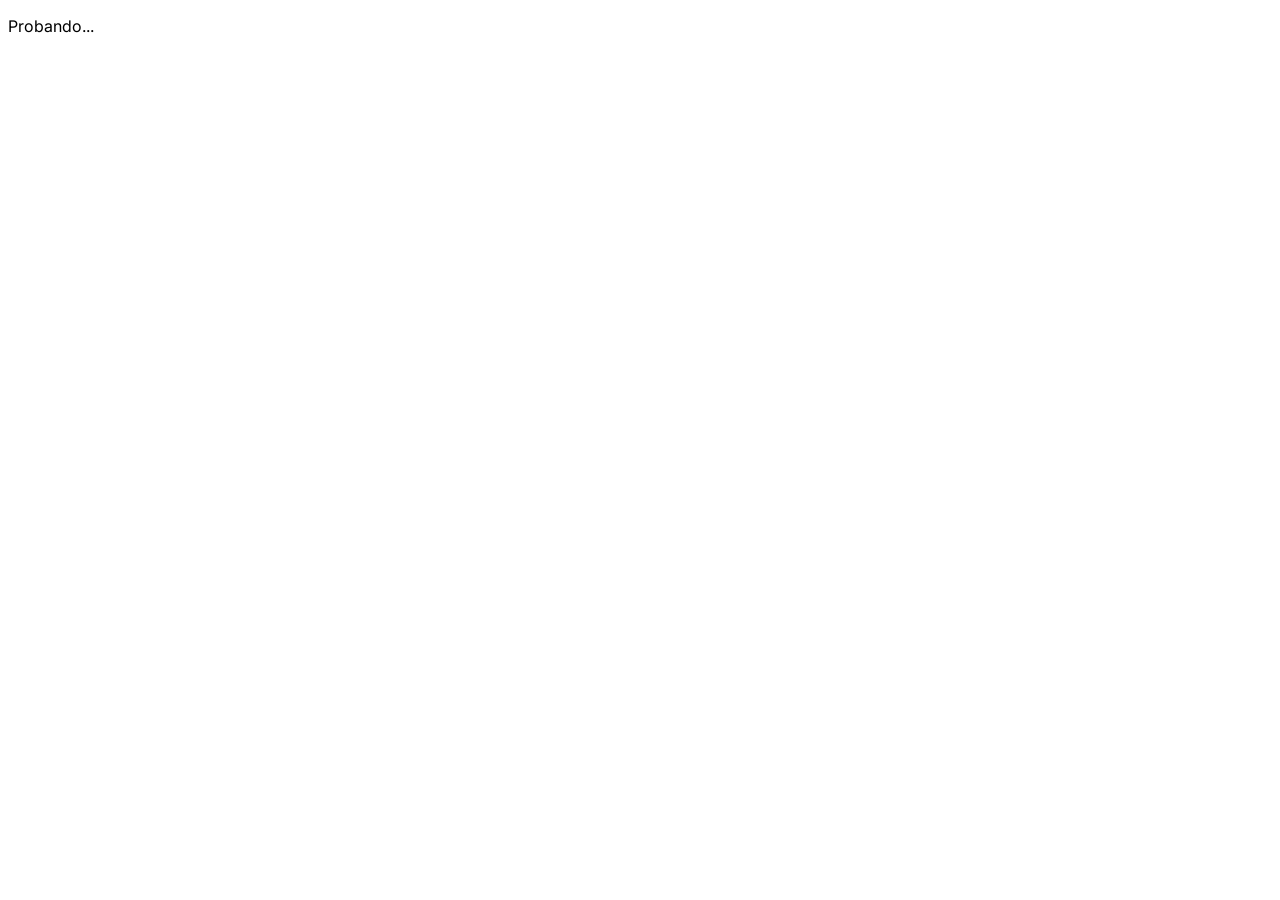
==== index.html @ 56759e36 "Correcciones etapa 1" ====
<!DOCTYPE html>
<html lang="es">
  <head>
    <meta charset="UTF-8" />
    <meta name="viewport" content="width=device-width, initial-scale=1.0" />
    <meta name="description" content="Cafeteria, videos y mas para relajarte" />
    <meta name="author" content="Rene Ramos" />
    <meta name="keywords" content="cafetería" />
    <title>Cafetería</title>
    <link rel="stylesheet" href="vendor/normalize.css" />
    <link rel="stylesheet" href="pages/index.css" />
    <link rel="icon" type="image/x-icon" href="favicon.ico" />
    <link
      href="https://fonts.googleapis.com/css2?family=Inter:wght@400;500;700&family=Noto+Serif:ital,wght@0,400;1,400&display=swap"
      rel="stylesheet"
    />
    <link rel="preconnect" href="https://fonts.googleapis.com" />
    <link
      rel="preconnect"
      href="https://fonts.gstatic.com"
      crossorigin="anonymous"
    />
  </head>
  <body>
    <div class="page">
      <p>Probando...</p>
      <header></header>
      <main></main>
      <footer></footer>
    </div>
  </body>
</html>
---- pages/index.css ----
body {
  font-family: "Inter", Arial, sans-serif;
}

.page {
  min-width: 1100px;
  max-width: 1600px;
  margin: 0 auto;
  font-family: "Inter", Arial, sans-serif;
  font-size: 16px;
  line-height: 20px;
}
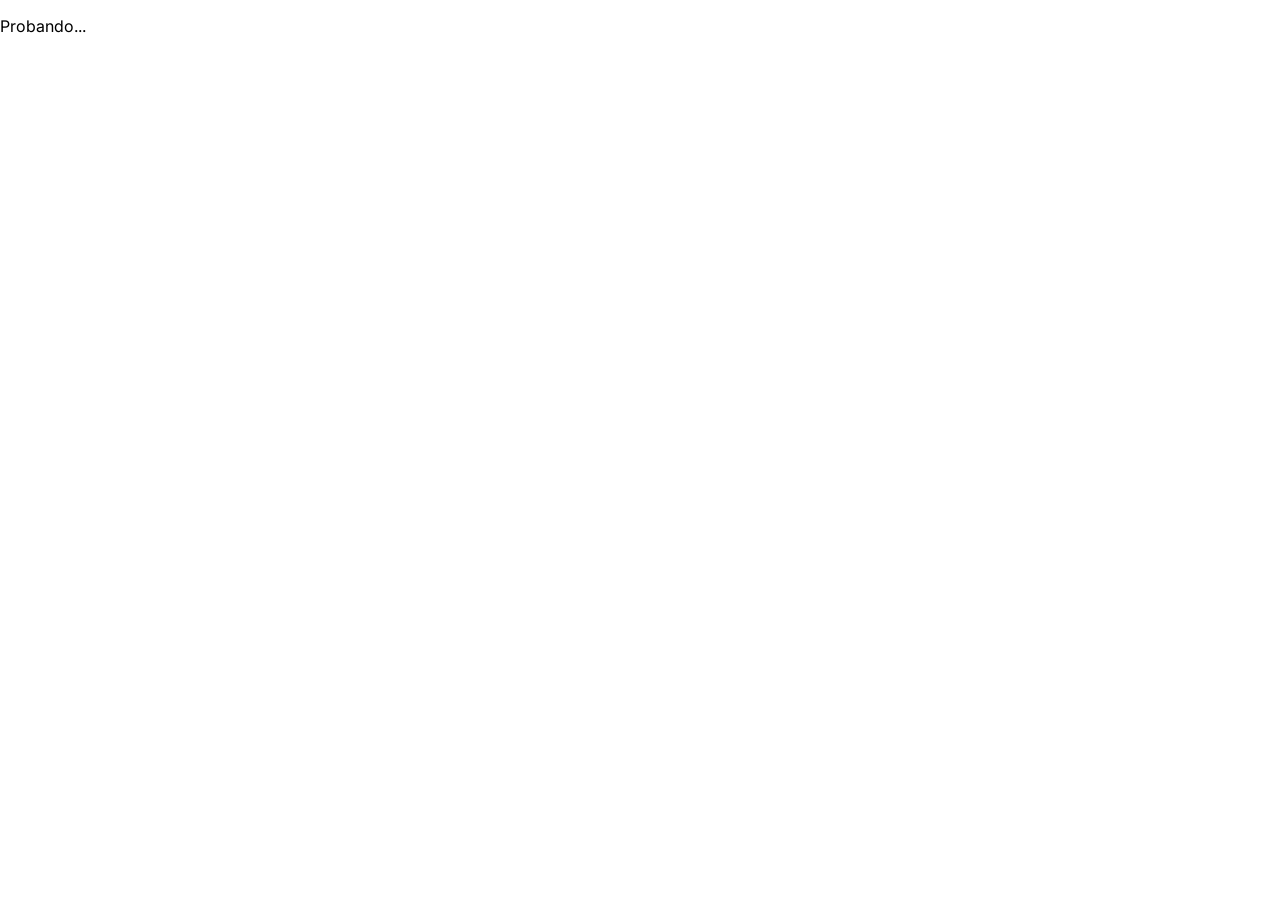
==== commit faf6496a: "Correccion normalize ./" ====
--- a/index.html
+++ b/index.html
@@ -7,8 +7,8 @@
     <meta name="author" content="Rene Ramos" />
     <meta name="keywords" content="cafetería" />
     <title>Cafetería</title>
-    <link rel="stylesheet" href="vendor/normalize.css" />
-    <link rel="stylesheet" href="pages/index.css" />
+    <link rel="stylesheet" href="./vendor/normalize.css" />
+    <link rel="stylesheet" href="./pages/index.css" />
     <link rel="icon" type="image/x-icon" href="favicon.ico" />
     <link
       href="https://fonts.googleapis.com/css2?family=Inter:wght@400;500;700&family=Noto+Serif:ital,wght@0,400;1,400&display=swap"
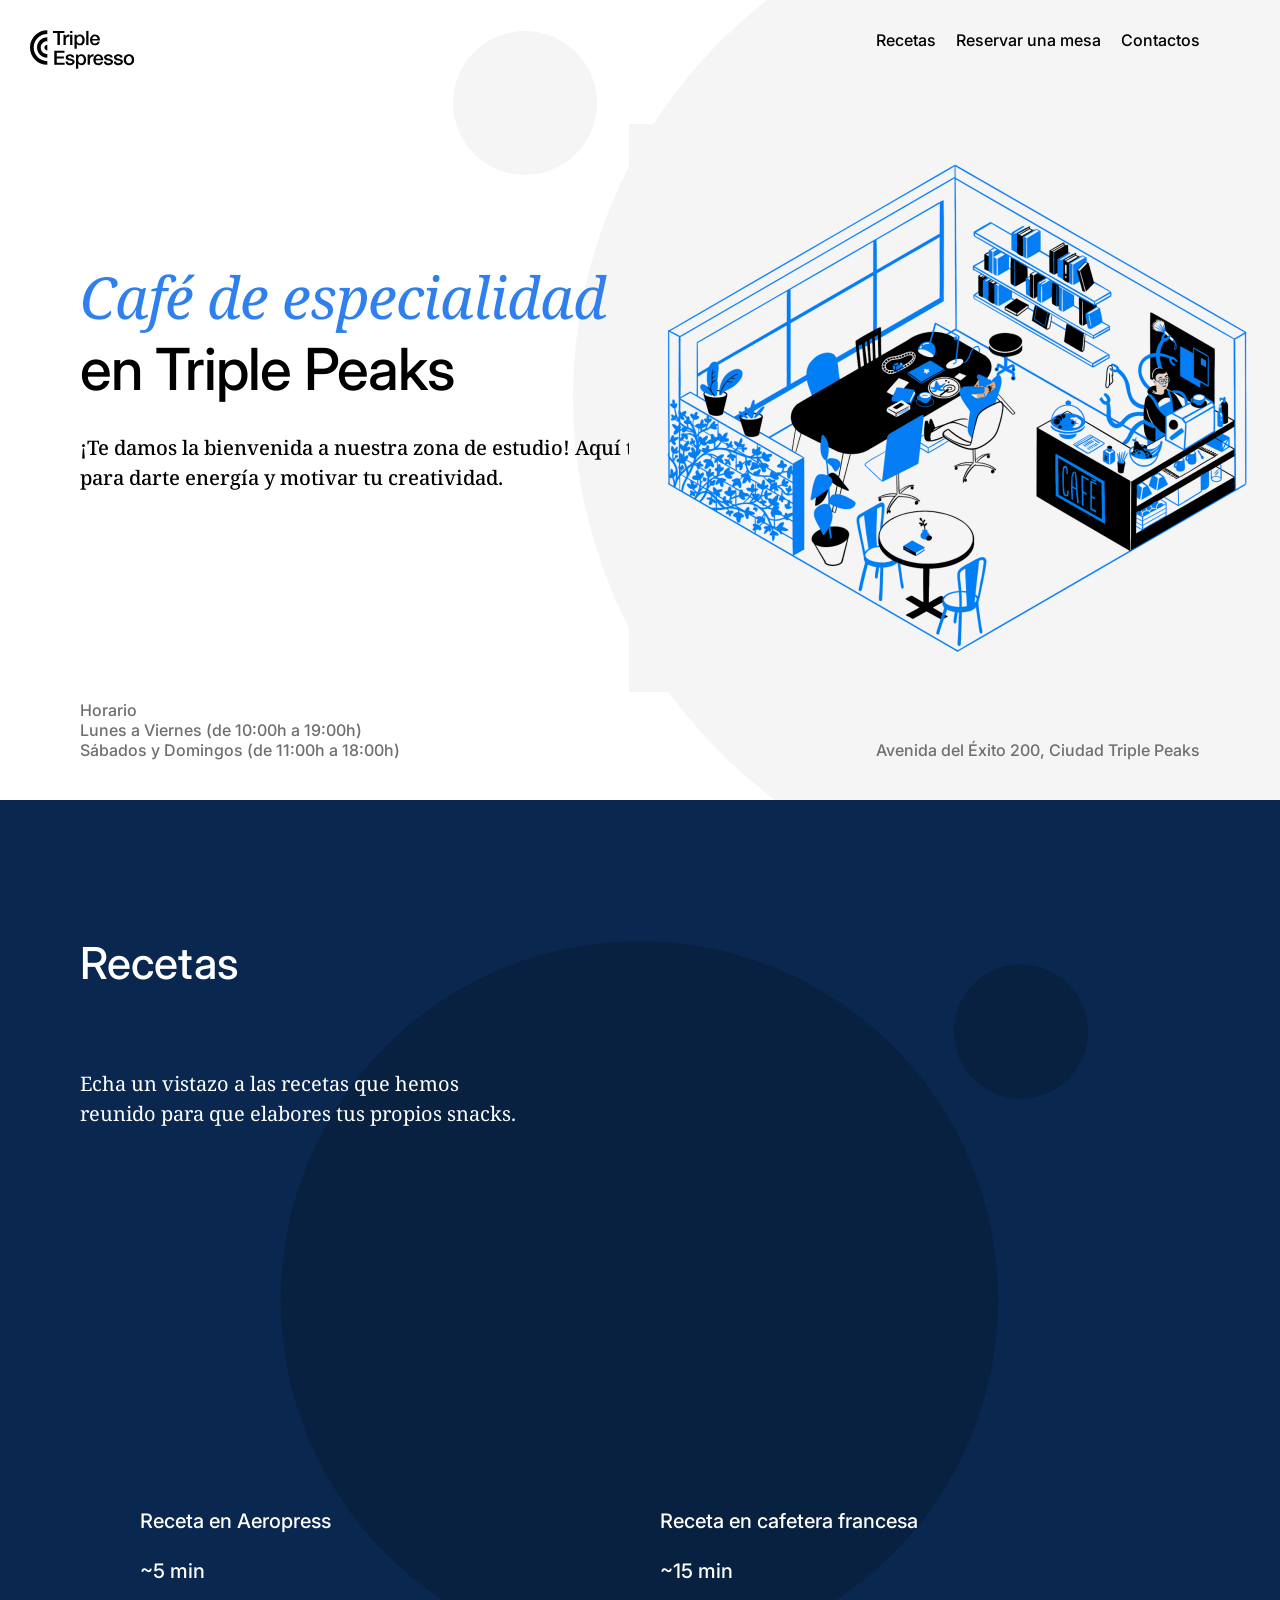
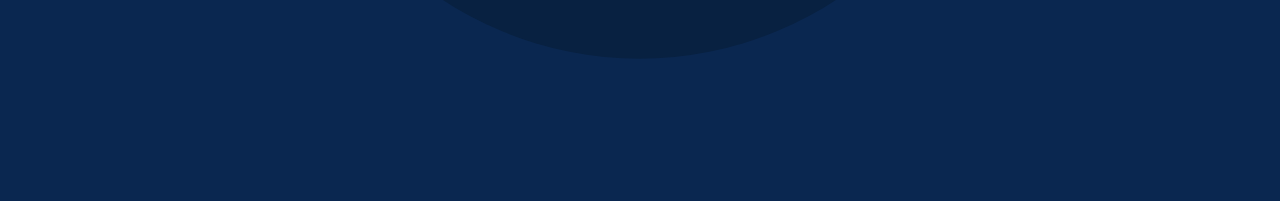
==== commit 16c1f1e4: "etapa 2" ====
--- a/index.html
+++ b/index.html
@@ -3,30 +3,145 @@
   <head>
     <meta charset="UTF-8" />
     <meta name="viewport" content="width=device-width, initial-scale=1.0" />
-    <meta name="description" content="Cafeteria, videos y mas para relajarte" />
+    <meta name="description" content="Cafeteria triple peaks" />
+
+    <meta name="keywords" content="café de especialidad" />
     <meta name="author" content="Rene Ramos" />
-    <meta name="keywords" content="cafetería" />
-    <title>Cafetería</title>
+    <title>Triple Expresso</title>
+
+    <link rel="stylesheet" href="./pages/index.css" />
     <link rel="stylesheet" href="./vendor/normalize.css" />
-    <link rel="stylesheet" href="./pages/index.css" />
-    <link rel="icon" type="image/x-icon" href="favicon.ico" />
+    <link rel="shortcut icon" href="favicon.ico" />
+
+    <link rel="preconnect" href="https://fonts.googleapis.com" />
+    <link rel="preconnect" href="https://fonts.gstatic.com" crossorigin />
     <link
-      href="https://fonts.googleapis.com/css2?family=Inter:wght@400;500;700&family=Noto+Serif:ital,wght@0,400;1,400&display=swap"
+      href="https://fonts.googleapis.com/css2?family=Inter:ital,opsz@0,14..32;1,14..32&display=swap"
       rel="stylesheet"
     />
     <link rel="preconnect" href="https://fonts.googleapis.com" />
+    <link rel="preconnect" href="https://fonts.gstatic.com" crossorigin />
     <link
-      rel="preconnect"
-      href="https://fonts.gstatic.com"
-      crossorigin="anonymous"
+      href="https://fonts.googleapis.com/css2?family=Inter:ital,opsz,wght@0,14..32,500;1,14..32,500&display=swap"
+      rel="stylesheet"
+    />
+    <link rel="preconnect" href="https://fonts.googleapis.com" />
+    <link rel="preconnect" href="https://fonts.gstatic.com" crossorigin />
+    <link
+      href="https://fonts.googleapis.com/css2?family=Inter:ital,opsz,wght@0,14..32,700;1,14..32,700&display=swap"
+      rel="stylesheet"
+    />
+    <link rel="preconnect" href="https://fonts.googleapis.com" />
+    <link rel="preconnect" href="https://fonts.gstatic.com" crossorigin />
+    <link
+      href="https://fonts.googleapis.com/css2?family=Noto+Serif:ital@1&display=swap"
+      rel="stylesheet"
+    />
+    <link rel="preconnect" href="https://fonts.googleapis.com" />
+    <link rel="preconnect" href="https://fonts.gstatic.com" crossorigin />
+    <link
+      href="https://fonts.googleapis.com/css2?family=Noto+Serif&display=swap"
+      rel="stylesheet"
     />
   </head>
   <body>
     <div class="page">
-      <p>Probando...</p>
-      <header></header>
-      <main></main>
-      <footer></footer>
+      <header class="header">
+        <nav class="nav">
+          <img
+            src="images/logo_coffeeshop_dark.svg"
+            alt="logo miniatura principal"
+            class="nav__logo"
+          />
+          <ul class="nav__links">
+            <li>
+              <a class="nav__link" href="#recipes">Recetas</a>
+            </li>
+            <li>
+              <a class="nav__link" href="#reservation">Reservar una mesa</a>
+            </li>
+            <li>
+              <a class="nav__link" href="#footer">Contactos</a>
+            </li>
+          </ul>
+        </nav>
+        <h1 class="header__title">
+          <span class="header__span-accent">Café de especialidad</span>
+          en Triple Peaks
+        </h1>
+        <p class="header__description">
+          ¡Te damos la bienvenida a nuestra zona de estudio! Aquí tenemos café
+          para darte energía y motivar tu creatividad.
+        </p>
+        <img
+          src="images/inside_coffee_shop.png"
+          alt="imagen cafeteria"
+          class="header__image"
+        />
+        <div class="header__footer">
+          <div class="header__time">
+            <p class="header__paragraph">Horario</p>
+            <p class="header__paragraph">
+              Lunes a Viernes (de 10:00h a 19:00h)
+            </p>
+            <p class="header__paragraph">
+              Sábados y Domingos (de 11:00h a 18:00h)
+            </p>
+          </div>
+          <div class="header__address">
+            <p class="header__paragraph">
+              Avenida del Éxito 200, Ciudad Triple Peaks
+            </p>
+          </div>
+        </div>
+      </header>
+      <main class="content">
+        <section class="recipes" id="recipes">
+          <h2 class="recipes__title">Recetas</h2>
+          <p class="recipes__subtitle">
+            Echa un vistazo a las recetas que hemos reunido para que elabores
+            tus propios snacks.
+          </p>
+          <div class="recipes__videos">
+            <div class="recipes__video-item">
+              <div>
+                <iframe
+                  width="480"
+                  height="273"
+                  class="recipes__iframe"
+                  src="https://www.youtube.com/embed/j6VlT_jUVPc?si=eTn9sedASsT-jLiT"
+                  title="YouTube video"
+                  allow="accelerometer; autoplay; clipboard-write; encrypted-media; gyroscope; picture-in-picture; web-share"
+                  referrerpolicy="strict-origin-when-cross-origin"
+                  allowfullscreen
+                ></iframe>
+                <div class="recipes__video-caption">
+                  <p>Receta en Aeropress</p>
+                  <p>~5 min</p>
+                </div>
+              </div>
+              <div>
+                <iframe
+                  width="480"
+                  height="273"
+                  class="recipes__iframe"
+                  src="https://www.youtube.com/embed/st571DYYTR8?si=Z9o1S2QeI9pXLmTu"
+                  title="YouTube video"
+                  allow="accelerometer; autoplay; clipboard-write; encrypted-media; gyroscope; picture-in-picture; web-share"
+                  referrerpolicy="strict-origin-when-cross-origin"
+                  allowfullscreen
+                ></iframe>
+                <div class="recipes__video-caption">
+                  <p>Receta en cafetera francesa</p>
+                  <p>~15 min</p>
+                </div>
+              </div>
+            </div>
+          </div>
+        </section>
+        <section class="reservation" id="reservation"></section>
+      </main>
+      <footer class="footer"></footer>
     </div>
   </body>
 </html>
--- a/pages/index.css
+++ b/pages/index.css
@@ -1,12 +1,198 @@
-body {
-  font-family: "Inter", Arial, sans-serif;
-}
-
 .page {
+  max-width: 1600px;
   min-width: 1100px;
-  max-width: 1600px;
-  margin: 0 auto;
+  margin: auto;
   font-family: "Inter", Arial, sans-serif;
   font-size: 16px;
   line-height: 20px;
 }
+.header {
+  background-color: #ffffff;
+  background-image: url(/images/background_header.svg);
+  background-size: cover;
+  background-position: center;
+  background-repeat: no-repeat;
+  height: 100vh;
+  min-height: 720px;
+  max-height: 800px;
+  display: flex;
+  flex-direction: column;
+  position: relative;
+}
+
+.header__title {
+  display: flex;
+  flex-direction: column;
+  max-width: 709px;
+  position: relative;
+  left: 80px;
+  font-family: "Inter", Arial, sans-serif;
+  font-style: normal;
+  font-weight: 500;
+  font-size: 58px;
+  line-height: 72px;
+  letter-spacing: -1px;
+  margin-bottom: 0;
+}
+
+.header__span-accent {
+  color: #2f80ed;
+  font-family: "Noto Serif", "Times New Roman", serif;
+  font-style: italic;
+  font-weight: normal;
+  font-size: 58px;
+  line-height: 72px;
+}
+
+.header__description {
+  max-width: 683px;
+  position: relative;
+  left: 80px;
+  display: flex;
+  flex-direction: column;
+  margin-top: 28px;
+  font-family: "Noto Serif", "Times New Roman", serif;
+  font-style: normal;
+  font-weight: 500;
+  font-size: 20px;
+  line-height: 30px;
+}
+
+.header__image {
+  width: 646px;
+  height: 568px;
+  position: absolute;
+  top: 124px;
+  right: 5px;
+}
+
+.header__footer {
+  font-family: "Inter", Arial, sans-serif;
+  font-style: normal;
+  font-weight: 500;
+  font-size: 16px;
+  line-height: 20px;
+  color: #6f6f6f;
+  margin: 0;
+  padding: 0;
+}
+
+.header__time {
+  position: absolute;
+  left: 80px;
+  bottom: 40px;
+  display: flex;
+  flex-direction: column;
+}
+.header__paragraph {
+  display: flex;
+  flex-direction: column;
+  margin: 0;
+}
+
+.header__address {
+  display: flex;
+  position: absolute;
+  justify-content: flex-end;
+  right: 80px;
+  bottom: 40px;
+  margin: 0;
+}
+.nav {
+  display: flex;
+  justify-content: space-between;
+}
+
+.nav__logo {
+  display: flex;
+  position: relative;
+  left: 30px;
+  top: 30px;
+  margin-bottom: 183px;
+  height: 39px;
+  width: 105px;
+}
+
+.nav__links {
+  display: flex;
+  margin-right: 80px;
+  margin-top: 30px;
+  column-gap: 20px;
+  list-style-type: none;
+}
+
+.nav__link {
+  font-family: "Inter", Arial, Sans-serif;
+  font-style: normal;
+  font-weight: 500;
+  font-size: 16px;
+  line-height: 20px;
+  color: #000000;
+  text-decoration: none;
+}
+.recipes {
+  height: 100%;
+  display: flex;
+  flex-direction: column;
+  background-image: url(/images/background_recipes.svg);
+  background-color: #0a2750;
+  background-position: center;
+  background-repeat: no-repeat;
+  background-size: cover;
+  color: #ffffff;
+}
+
+.recipes__title {
+  font-family: "Inter", Arial, sans-serif;
+  font-style: normal;
+  font-weight: 500;
+  font-size: 44px;
+  line-height: 52px;
+  max-width: 580px;
+  padding-top: 100px;
+  margin-left: 80px;
+}
+
+.recipes__subtitle {
+  font-family: "Noto Serif", Times, sans-serif;
+  font-style: normal;
+  font-weight: normal;
+  font-size: 20px;
+  line-height: 30px;
+  margin-left: 80px;
+  padding-top: 24px;
+  margin-bottom: 80px;
+  max-width: 438px;
+}
+
+.recipes__video {
+  flex-direction: column;
+  display: flex;
+  margin: 0;
+  padding: 0;
+}
+
+.recipes__video-item {
+  display: flex;
+  justify-content: center;
+  width: 100%;
+  column-gap: 40px;
+}
+
+.recipes__iframe {
+  border: 0;
+}
+
+.recipes__video-caption {
+  position: relative;
+  font-family: "Inter", Arial, sans-serif;
+  font-style: normal;
+  font-weight: 500;
+  font-size: 20px;
+  line-height: 30px;
+  margin-bottom: 215px;
+}
+
+.recipes__video-caption-time {
+  float: right;
+}
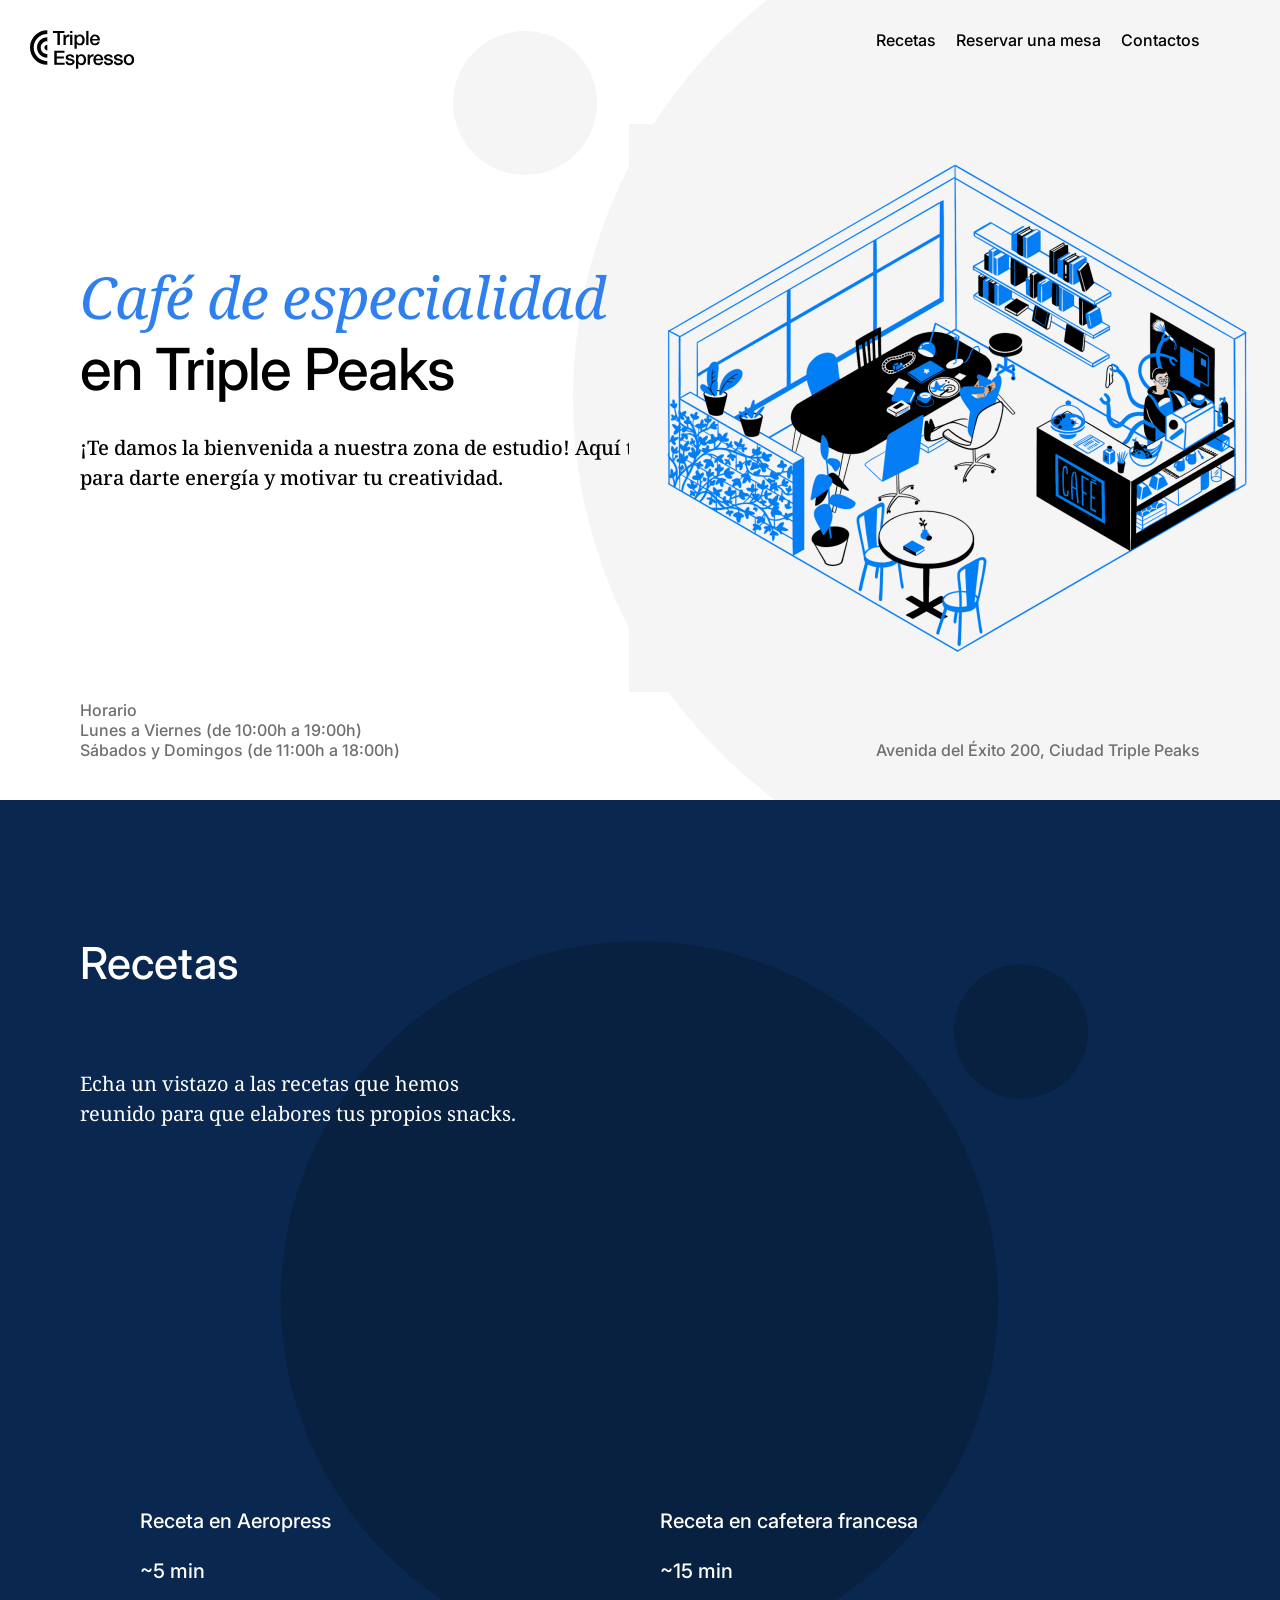
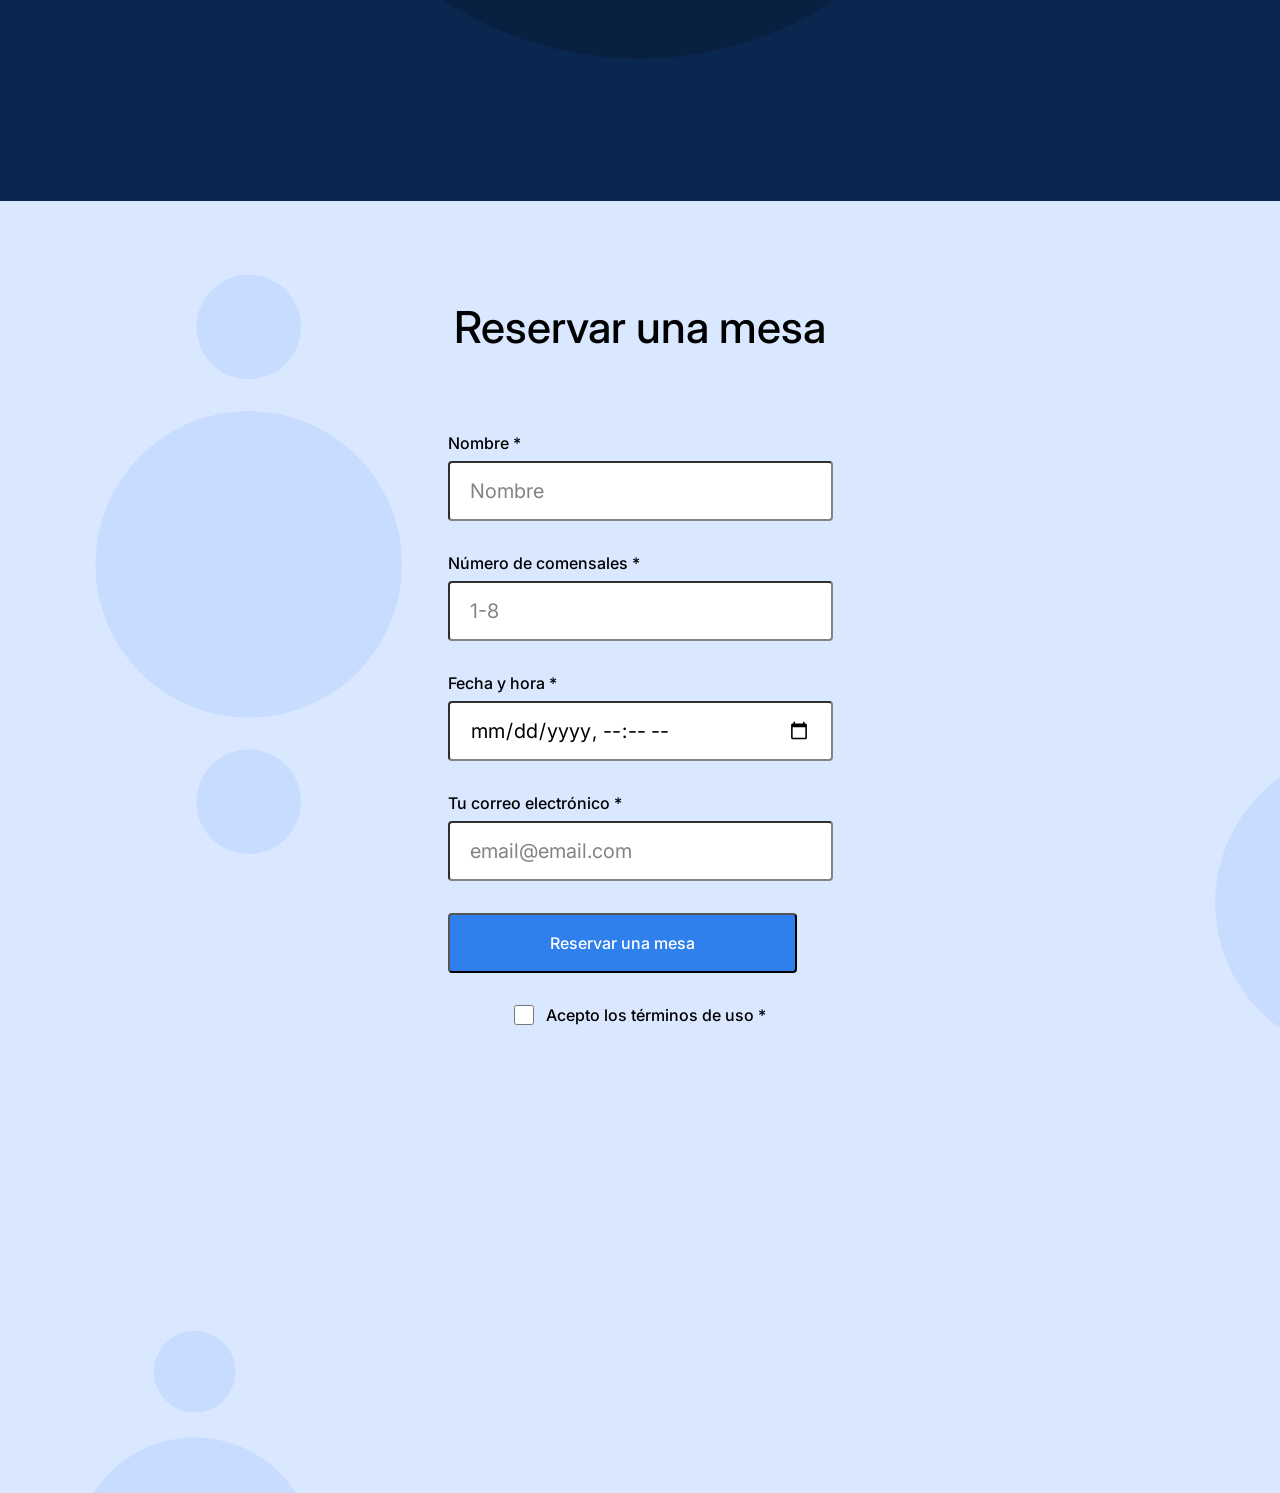
==== commit 4fbdcb00: "formulario etapa 3" ====
--- a/index.html
+++ b/index.html
@@ -139,6 +139,73 @@
             </div>
           </div>
         </section>
+        <section class="reservation" id="reservation">
+          <h2 class="reservation__title">Reservar una mesa</h2>
+          <form action="#" class="form reservation__form">
+            <fieldset class="form__fieldset">
+              <label class="form__label" for="name">Nombre *</label>
+              <input
+                class="form__input"
+                type="text"
+                id="name"
+                name="name"
+                placeholder="Nombre"
+                required
+              />
+              <label class="form__label" for="diner"
+                >Número de comensales *</label
+              >
+              <input
+                class="form__input"
+                type="number"
+                id="diner"
+                name="diner"
+                min="1"
+                max="8"
+                placeholder="1-8"
+                required
+              />
+              <label class="form__label" for="date">Fecha y hora *</label>
+              <input
+                class="form__input"
+                type="datetime-local"
+                id="date"
+                name="date"
+                required
+              />
+              <label class="form__label" for="email"
+                >Tu correo electrónico *</label
+              >
+              <input
+                class="form__input"
+                type="email"
+                id="email"
+                name="email"
+                placeholder="email@email.com"
+                required
+              />
+            </fieldset>
+            <fieldset class="form__fieldset">
+              <button class="form__button" type="submit">
+                Reservar una mesa
+              </button>
+            </fieldset>
+            <fieldset class="form__fieldset form__fieldset_el_center">
+              <input
+                class="form__checkbox"
+                type="checkbox"
+                id="checkbox"
+                name="checkbox"
+                required
+              />
+              <label
+                class="form__label form__label_direction_right"
+                for="checkbox"
+                >Acepto los términos de uso *</label
+              >
+            </fieldset>
+          </form>
+        </section>
         <section class="reservation" id="reservation"></section>
       </main>
       <footer class="footer"></footer>
--- a/pages/index.css
+++ b/pages/index.css
@@ -196,3 +196,98 @@
 .recipes__video-caption-time {
   float: right;
 }
+
+.reservation {
+  background-image: url(../images/background_reservation.svg);
+  background-size: cover;
+  background-repeat: no-repeat;
+  background-color: #d9e7ff;
+  padding-top: 100px;
+  padding-bottom: 120px;
+}
+
+.reservation__title {
+  text-align: center;
+  margin: 0 auto 80px;
+  font-family: "Inter", Arial, sans-serif;
+  font-style: normal;
+  font-weight: 500;
+  font-size: 44px;
+  line-height: 52px;
+}
+
+.reservation__form {
+  border: 0;
+  margin: 0 auto 120px;
+}
+
+.form {
+  max-width: 385px;
+}
+
+.form__fieldset {
+  border: 0;
+  padding: 0;
+  margin: 0;
+}
+
+.form__label {
+  display: block;
+  margin-bottom: 8px;
+  font-weight: 500;
+  font-size: 16px;
+  line-height: 20px;
+}
+
+.form__input {
+  border-radius: 4px;
+  margin: 0 0 32px;
+  box-sizing: border-box;
+  padding: 15px 20px;
+  width: 100%;
+  height: 60px;
+  font-size: 20px;
+  line-height: 30px;
+  font-family: inherit;
+  border-color: #838383;
+}
+
+.form__input::placeholder {
+  color: #838383;
+}
+
+.form__button {
+  max-width: 385px;
+  padding: 0 100px;
+  border-radius: 4px;
+  margin-bottom: 32px;
+  height: 60px;
+  font-weight: 500;
+  font-size: 16px;
+  line-height: 30px;
+  box-sizing: border-box;
+  background-color: #2f80ed;
+  color: #fff;
+}
+
+.form__button:hover {
+  opacity: 0.7;
+}
+
+.form__fieldset_el_center {
+  display: flex;
+  justify-content: center;
+}
+
+.form__label_direction_right {
+  display: inline;
+  margin-left: 12px;
+}
+
+.form__checkbox {
+  border-radius: 2px;
+  width: 20px;
+  height: 20px;
+  display: inline-block;
+  vertical-align: middle;
+}
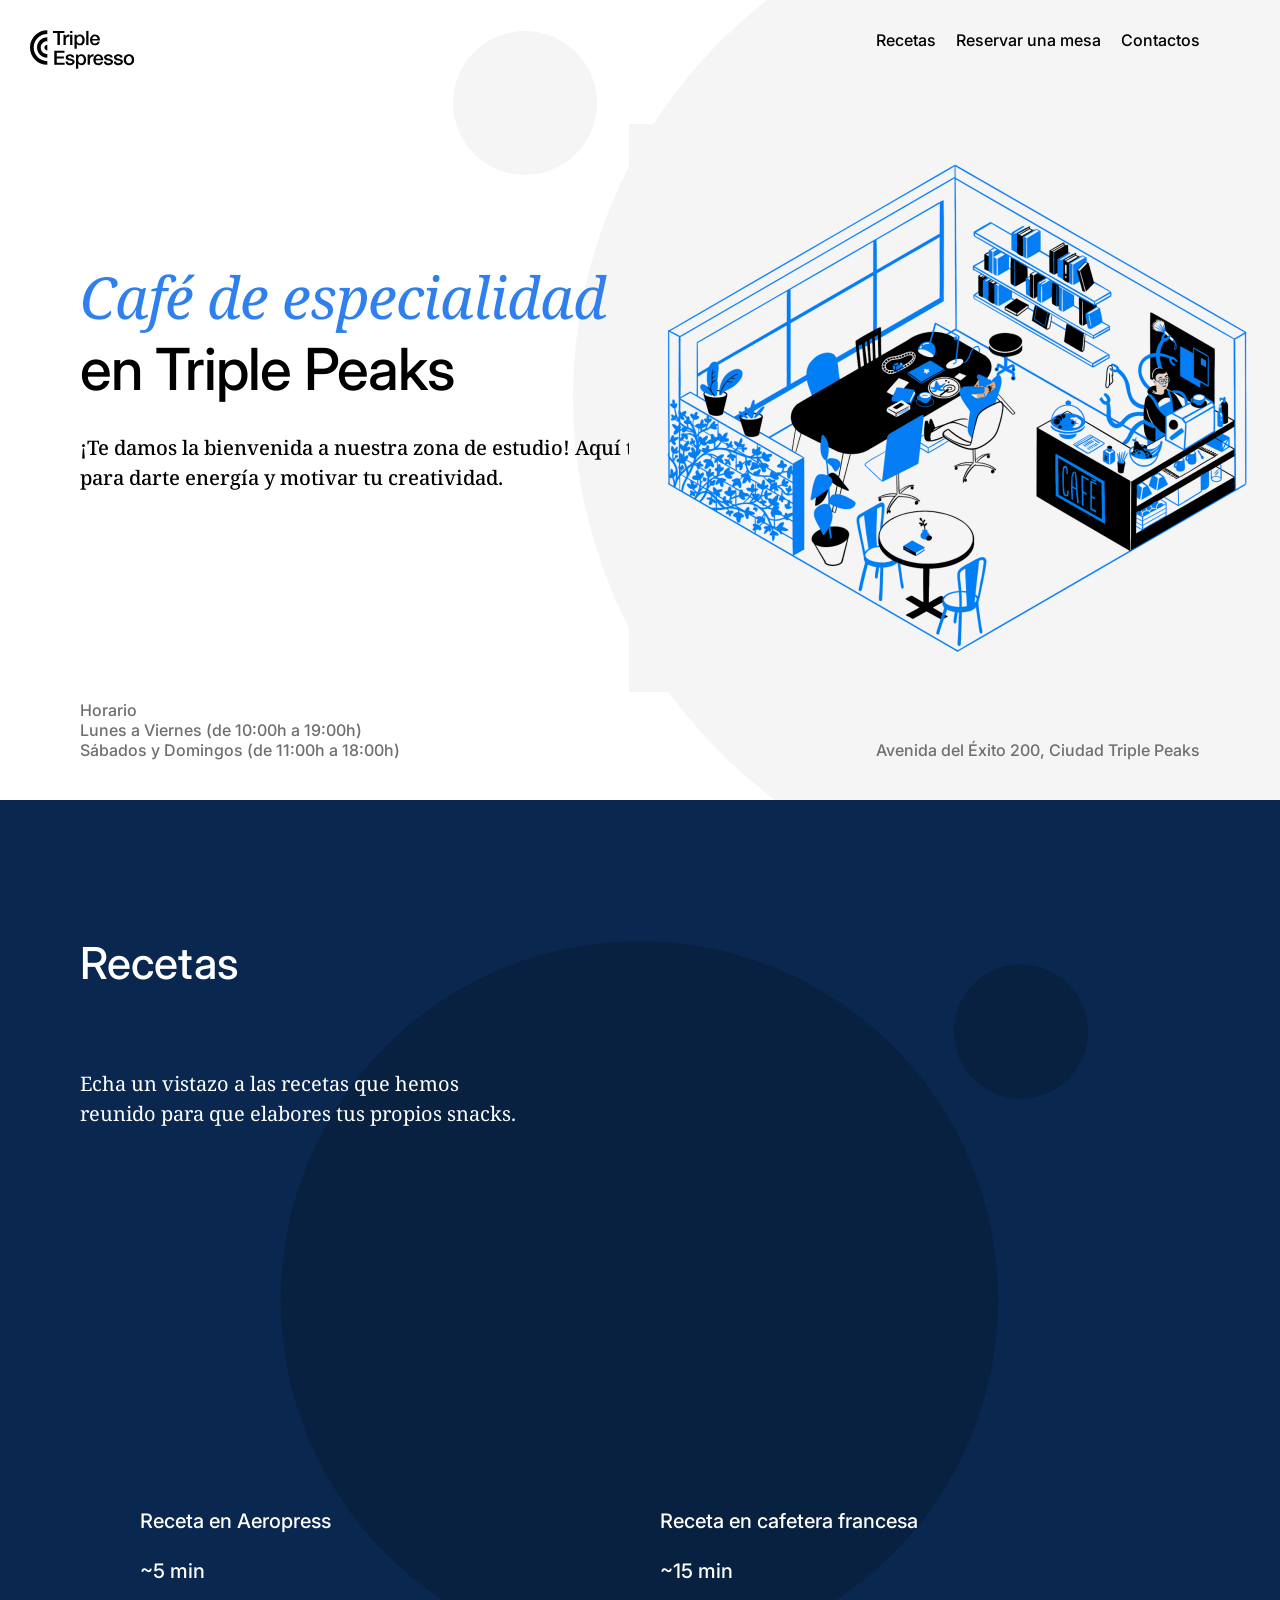
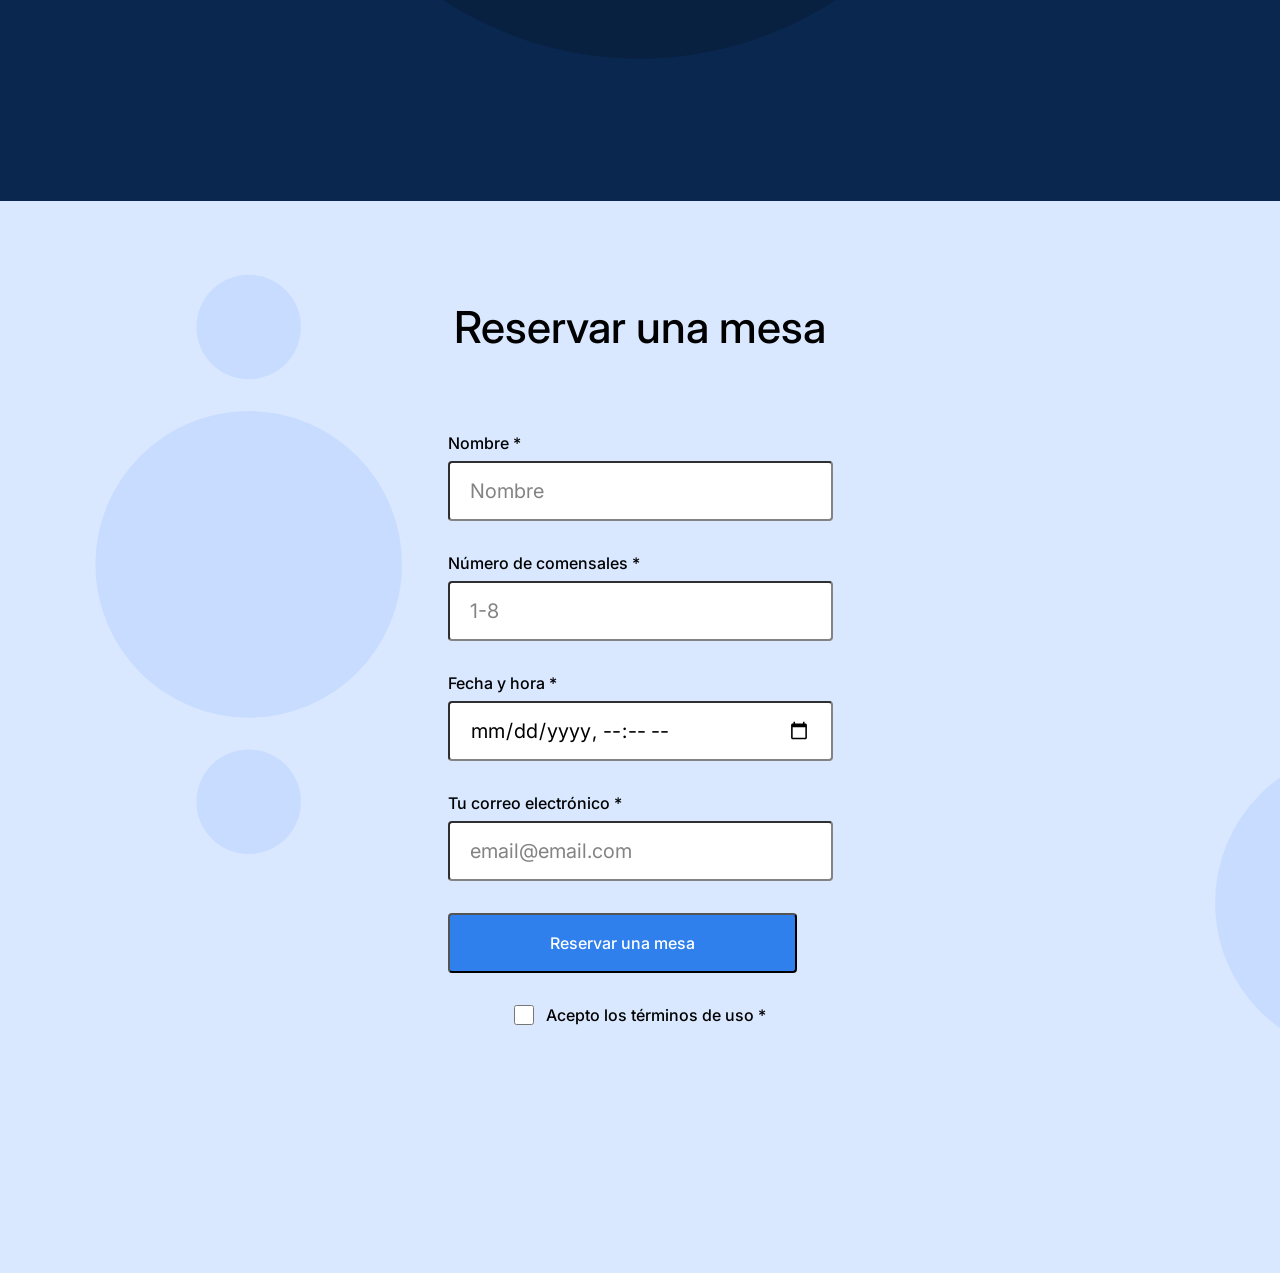
==== commit 2978e4e5: "correccion section" ====
--- a/index.html
+++ b/index.html
@@ -206,7 +206,6 @@
             </fieldset>
           </form>
         </section>
-        <section class="reservation" id="reservation"></section>
       </main>
       <footer class="footer"></footer>
     </div>
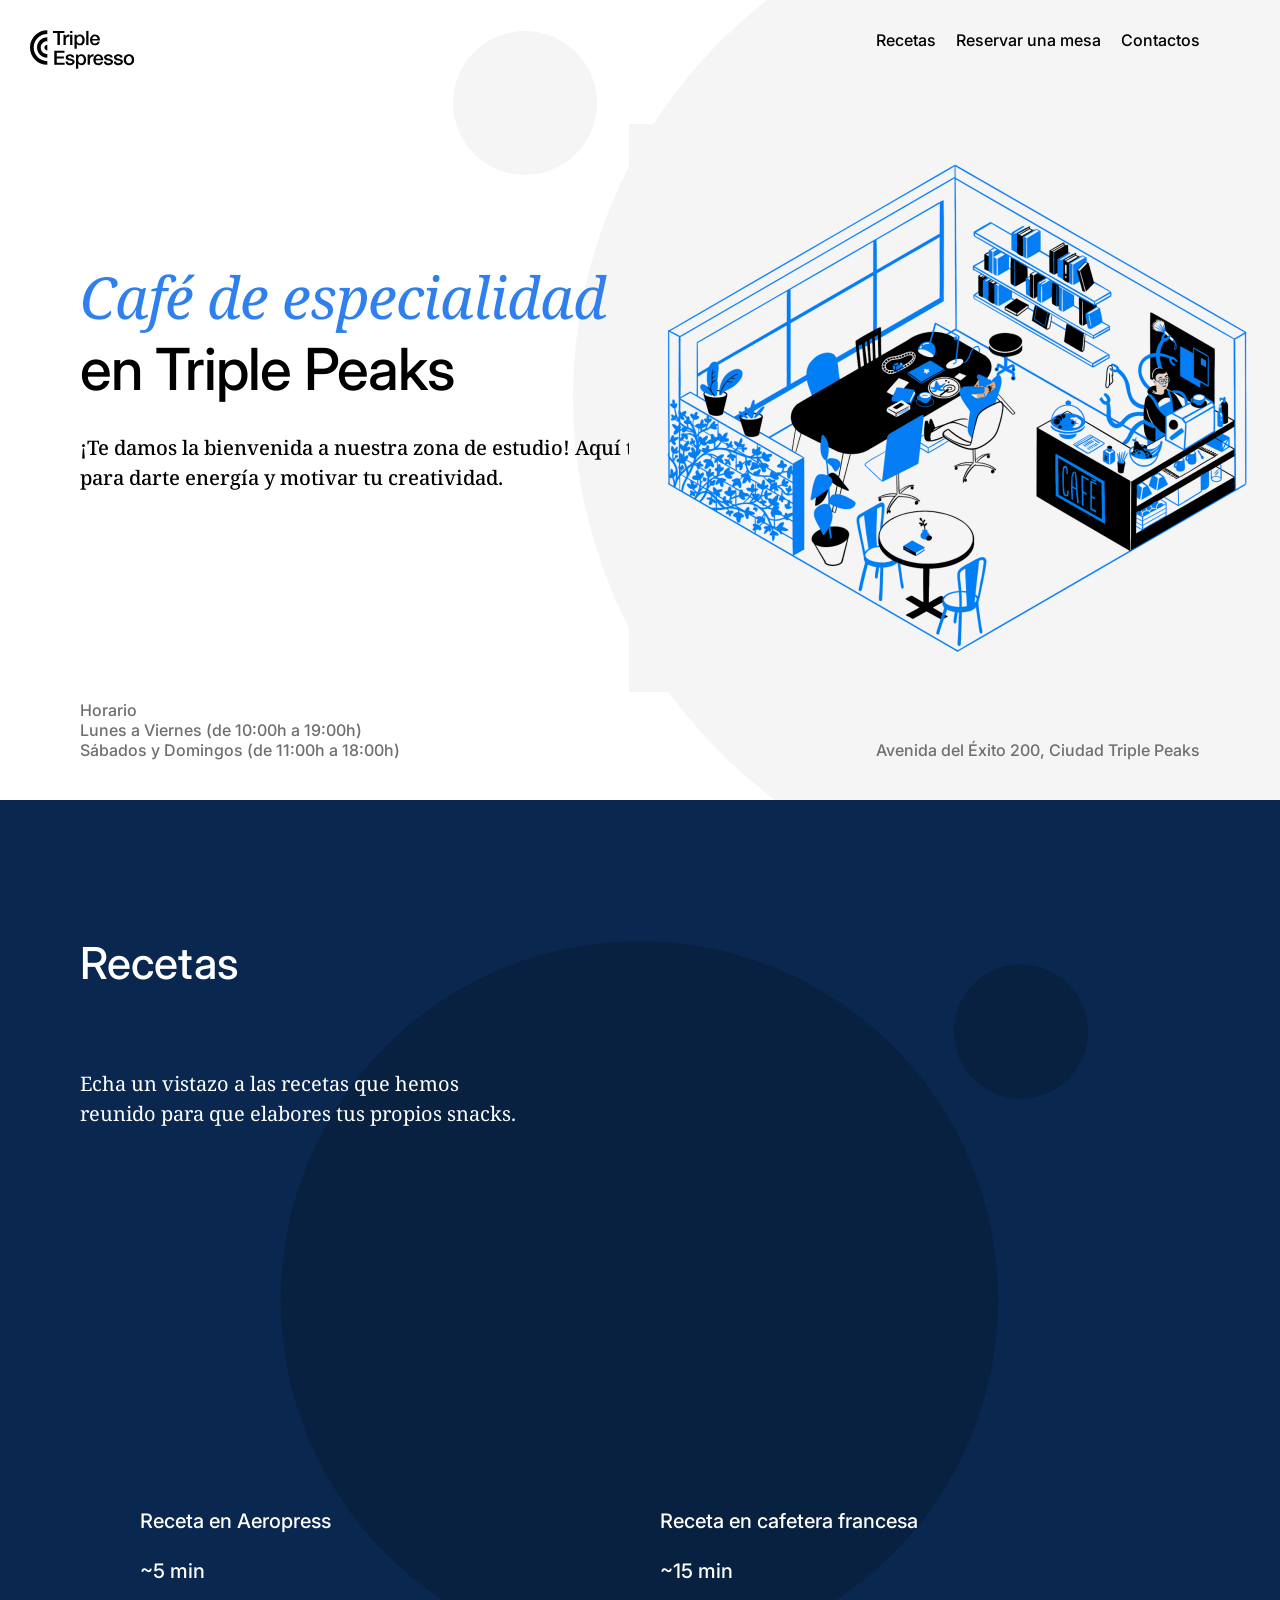
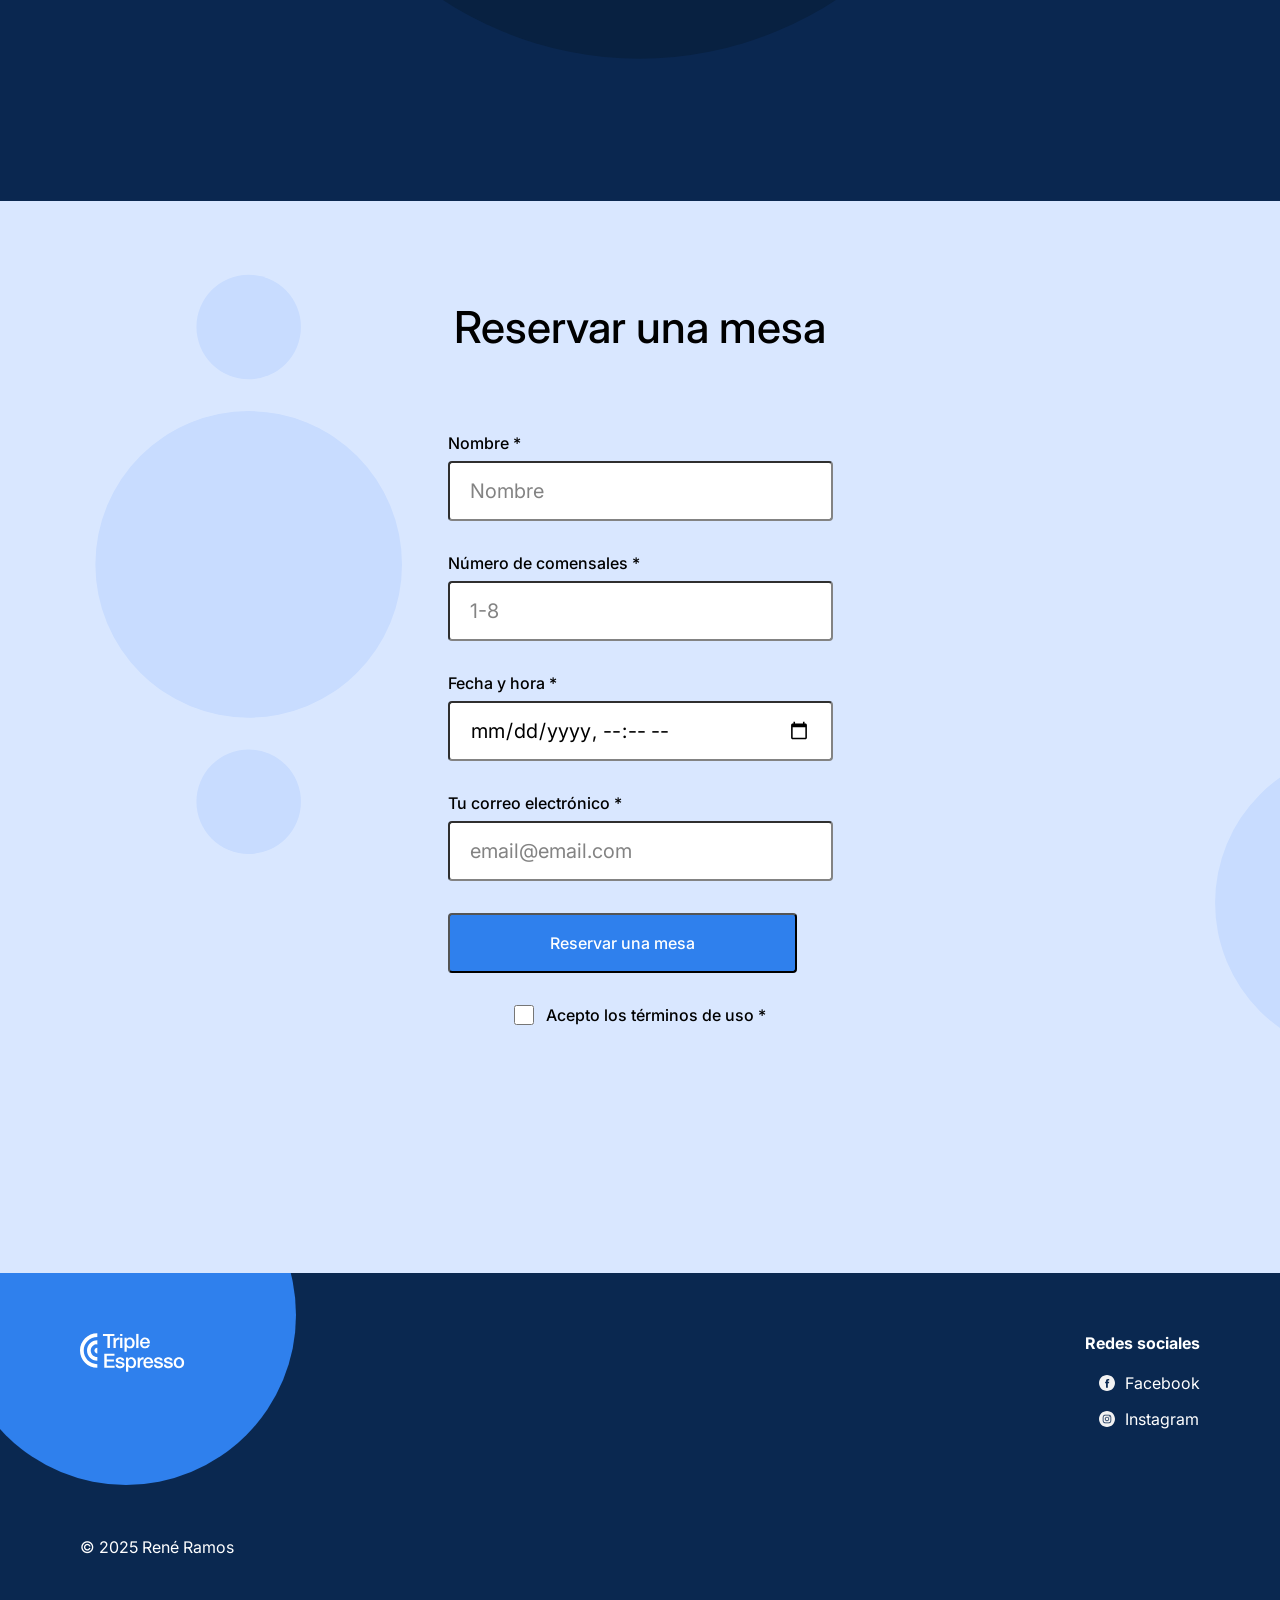
==== commit c5430079: "Fin del proyecto" ====
--- a/index.html
+++ b/index.html
@@ -6,11 +6,10 @@
     <meta name="description" content="Cafeteria triple peaks" />
 
     <meta name="keywords" content="café de especialidad" />
-    <meta name="author" content="Rene Ramos" />
+    <meta name="author" content="René Ramos" />
     <title>Triple Expresso</title>
 
     <link rel="stylesheet" href="./pages/index.css" />
-    <link rel="stylesheet" href="./vendor/normalize.css" />
     <link rel="shortcut icon" href="favicon.ico" />
 
     <link rel="preconnect" href="https://fonts.googleapis.com" />
@@ -207,7 +206,40 @@
           </form>
         </section>
       </main>
-      <footer class="footer"></footer>
+      <footer class="footer" id="footer">
+        <div class="footer__circle"></div>
+        <div class="footer__content">
+          <img
+            src="./images/logo_coffeeshop_light.svg"
+            alt="logo de cafeteria"
+            class="footer__logo"
+          />
+          <div class="footer__social">
+            <h3 class="footer__social-heading">Redes sociales</h3>
+            <ul class="footer__list">
+              <li class="footer__list-item">
+                <img
+                  src="./images/facebook_white.svg"
+                  alt="logo facebook"
+                  class="footer__social-icon"
+                />
+                <a href="#" class="footer__social-link">Facebook</a>
+              </li>
+              <li class="footer__list-item">
+                <img
+                  src="./images/instagram_white.svg"
+                  alt="logo instagram"
+                  class="footer__social-icon"
+                />
+                <a href="#" class="footer__social-link">Instagram</a>
+              </li>
+            </ul>
+          </div>
+        </div>
+        <div>
+          <p class="footer__copyright">&#x00a9; 2025 René Ramos</p>
+        </div>
+      </footer>
     </div>
   </body>
 </html>
